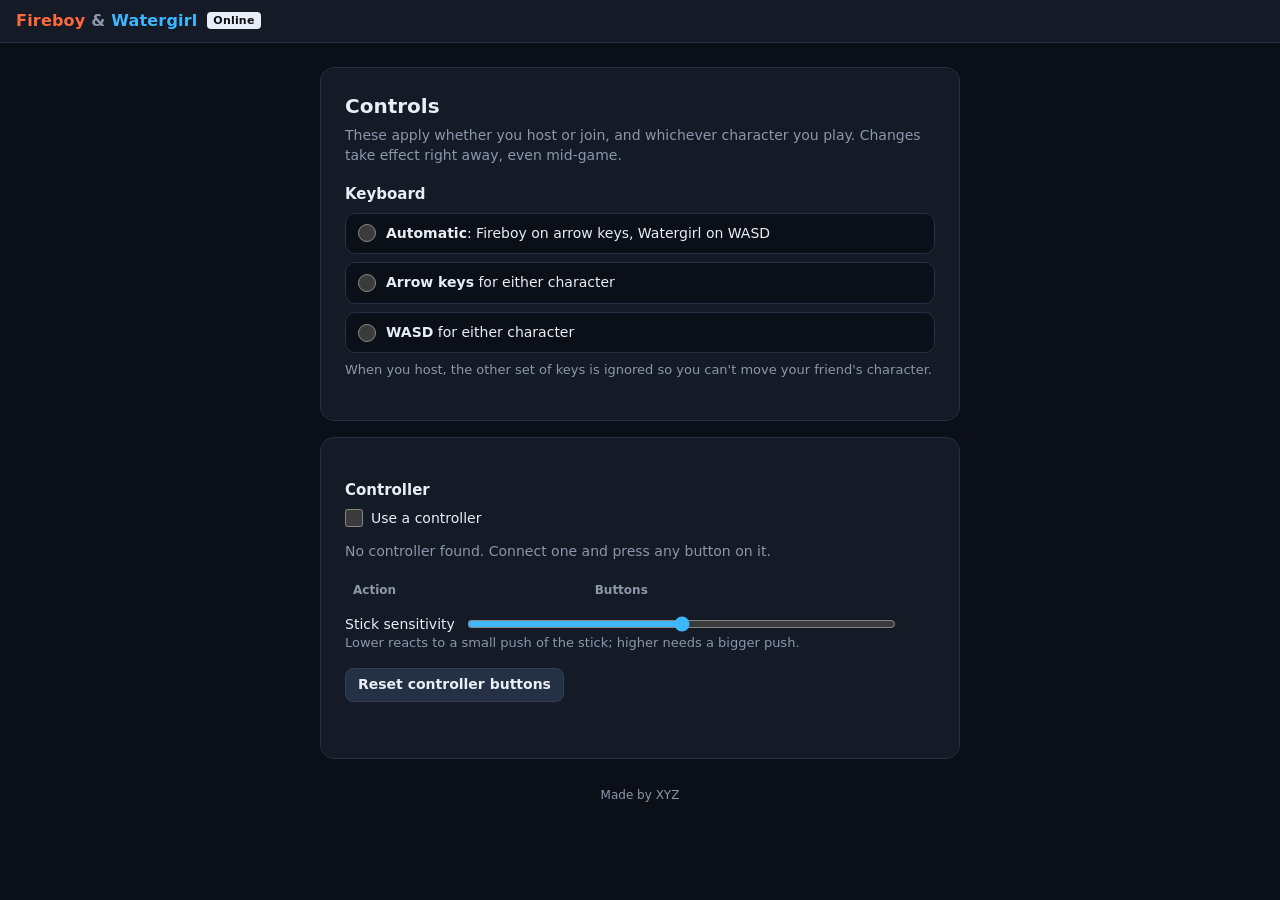
==== controls.html @ c7415686 "1.6.0: controls, controllers, auto-reconnect, invite links - Controls page: arrows or WASD for eithe" ====
<!doctype html>
<html lang="en">
<head>
  <meta charset="utf-8">
  <meta name="viewport" content="width=device-width, initial-scale=1">
  <title>Controls · Fireboy &amp; Watergirl Online</title>
  <link rel="icon" href="icons/icon32.png">
  <link rel="stylesheet" href="viewer.css">
  <link rel="stylesheet" href="saves.css">
  <link rel="stylesheet" href="controls.css">
</head>
<body>
  <header class="bar">
    <div class="brand"><span class="fire">Fireboy</span> <span class="amp">&amp;</span> <span class="water">Watergirl</span> <span class="tag">Online</span></div>
  </header>

  <main class="page">
    <section class="card wide">
      <h1>Controls</h1>
      <p class="muted">These apply whether you host or join, and whichever character you play.
        Changes take effect right away, even mid-game.</p>

      <h2>Keyboard</h2>
      <fieldset class="choices" id="keyboard">
        <legend class="sr">Movement keys</legend>
        <label><input type="radio" name="keyboard" value="auto"> <span><strong>Automatic</strong>: Fireboy on arrow keys, Watergirl on WASD</span></label>
        <label><input type="radio" name="keyboard" value="arrows"> <span><strong>Arrow keys</strong> for either character</span></label>
        <label><input type="radio" name="keyboard" value="wasd"> <span><strong>WASD</strong> for either character</span></label>
      </fieldset>
      <p class="muted small">When you host, the other set of keys is ignored so you can't move your friend's character.</p>
    </section>

    <section class="card wide">
      <h2>Controller</h2>
      <label class="check"><input type="checkbox" id="padEnabled"> <span>Use a controller</span></label>
      <p id="padStatus" class="muted" role="status">No controller found. Connect one and press any button on it.</p>

      <table class="bindings">
        <thead><tr><th scope="col">Action</th><th scope="col">Buttons</th><th scope="col"><span class="sr">Change</span></th></tr></thead>
        <tbody id="bindingRows"></tbody>
      </table>

      <label class="row slider">
        <span>Stick sensitivity</span>
        <input type="range" id="deadzone" min="0.2" max="0.8" step="0.05">
        <output id="deadzoneOut"></output>
      </label>
      <p class="muted small">Lower reacts to a small push of the stick; higher needs a bigger push.</p>

      <div class="buttons">
        <button type="button" id="resetBtn">Reset controller buttons</button>
      </div>
      <p id="msg" class="msg" role="status"></p>
    </section>

    <p class="credit">Made by XYZ</p>
  </main>

  <script src="shared.js"></script>
  <script src="controls.js"></script>
</body>
</html>
---- viewer.css ----
:root {
  --bg: #0b0f17;
  --panel: #141a26;
  --line: #243044;
  --text: #e8edf6;
  --muted: #8b97ab;
  --fire: #ff6a3d;
  --water: #3db7ff;
  --ok: #2ecc71;
  --warn: #f5b400;
  --bad: #ff5a5a;
  color-scheme: dark;
}

* { box-sizing: border-box; }
[hidden] { display: none !important; }

html, body { height: 100%; margin: 0; }

body {
  background: var(--bg);
  color: var(--text);
  font: 14px/1.4 system-ui, -apple-system, "Segoe UI", sans-serif;
  display: flex;
  flex-direction: column;
  overflow: hidden;
}

.bar {
  display: flex;
  align-items: center;
  gap: 16px;
  padding: 10px 16px;
  border-bottom: 1px solid var(--line);
  background: var(--panel);
  flex-wrap: wrap;
}

.brand { font-weight: 800; font-size: 16px; letter-spacing: .2px; white-space: nowrap; }
.fire { color: var(--fire); }
.water { color: var(--water); }
.amp { color: var(--muted); }
.tag {
  font-size: 11px; font-weight: 700; color: var(--bg); background: var(--text);
  padding: 2px 6px; border-radius: 4px; margin-left: 4px; vertical-align: 2px;
}

.info { display: flex; align-items: center; gap: 12px; flex: 1; min-width: 0; flex-wrap: wrap; }
.chip { font-weight: 700; padding: 3px 10px; border-radius: 999px; background: #222b3b; }
.chip.fireboy { background: color-mix(in srgb, var(--fire) 22%, transparent); color: var(--fire); }
.chip.watergirl { background: color-mix(in srgb, var(--water) 22%, transparent); color: var(--water); }
.hint { color: var(--muted); }
.stats { color: var(--muted); font-variant-numeric: tabular-nums; margin-left: auto; }

.actions { display: flex; gap: 8px; }

@media (max-width: 900px) {
  .bar { gap: 8px 12px; }
  .info { order: 3; flex-basis: 100%; }
  .actions { margin-left: auto; }
}

button {
  font: inherit; font-weight: 600; color: var(--text); background: #243044;
  border: 1px solid #2f3d55; border-radius: 8px; padding: 6px 12px; cursor: pointer;
}
button:hover { background: #2c3a52; }
button:focus-visible, input:focus-visible { outline: 2px solid var(--water); outline-offset: 2px; }
button.ghost { background: transparent; }

main {
  flex: 1;
  min-height: 0;
  display: grid;
  place-items: center;
  padding: 16px;
}

.card {
  width: min(420px, 100%);
  background: var(--panel);
  border: 1px solid var(--line);
  border-radius: 14px;
  padding: 24px;
}
.card h1 { font-size: 20px; margin: 0 0 6px; }
.card p { color: var(--muted); margin: 0 0 16px; }

form { display: flex; gap: 8px; }
input {
  flex: 1; min-width: 0; font: 700 22px/1 ui-monospace, "Cascadia Mono", Consolas, monospace;
  letter-spacing: 6px; text-transform: uppercase; text-align: center;
  color: var(--text); background: var(--bg); border: 1px solid var(--line); border-radius: 8px; padding: 10px;
}
form button { background: linear-gradient(90deg, var(--fire), var(--water)); border: 0; color: #0b0f17; padding: 0 20px; }
form button:disabled { opacity: .6; cursor: default; }

.msg { min-height: 1.4em; margin: 12px 0 0 !important; }
.msg.bad { color: var(--bad) !important; }
.card .credit { font-size: 12px; margin: 16px 0 0; text-align: center; }

.screen { position: relative; width: 100%; height: 100%; }
video {
  width: 100%; height: 100%; object-fit: contain; background: #000; display: block;
  border-radius: 8px; cursor: pointer;
}
.screen:fullscreen video { border-radius: 0; }
.screen.fit-stretch video { object-fit: fill; }
.screen.fit-zoom video { object-fit: cover; }

.overlay {
  position: absolute; inset: 0; display: grid; place-items: center; text-align: center;
  font-size: 18px; font-weight: 600; background: rgba(5, 8, 14, .78); border-radius: 8px; padding: 24px;
}
.overlay:empty { display: none; }
.overlay button { margin-top: 12px; }

.unmute {
  position: absolute; top: 12px; left: 50%; transform: translateX(-50%);
  background: rgba(15, 18, 28, .9);
}
---- saves.css ----
body { overflow: auto; }

.page {
  display: flex;
  flex-direction: column;
  align-items: center;
  gap: 16px;
  padding: 24px 16px;
}

.card.wide { width: min(640px, 100%); }
.card h2 { font-size: 15px; margin: 18px 0 6px; }
.card h1 + p { margin-bottom: 4px; }
.card p { color: var(--text); }
.card p.muted, .muted { color: var(--muted); }

.games { margin: 6px 0 14px; padding-left: 20px; }

.check { display: flex; gap: 8px; align-items: center; margin: 8px 0 14px; }

.buttons { display: flex; gap: 8px; flex-wrap: wrap; }

.history { margin: 8px 0 0; padding-left: 20px; }
.history li { margin-bottom: 8px; }
.history li button { margin-left: 8px; padding: 3px 10px; font-size: 13px; }
.history .what { color: var(--muted); }

.msg { min-height: 1.4em; }
.msg.ok { color: var(--ok) !important; }

.danger #deleteBtn { border-color: color-mix(in srgb, var(--bad) 55%, transparent); color: var(--bad); }

.credit { color: var(--muted); font-size: 12px; }

/* viewer.css styles every input like the big room-code box; undo that for checkboxes. */
.check input[type="checkbox"] {
  flex: none; width: 18px; height: 18px; padding: 0; margin: 0; border: 0; background: none;
  letter-spacing: normal; accent-color: var(--water);
}
---- controls.css ----
/* viewer.css styles every input like the big room-code box; undo that here. */
input[type="radio"], input[type="checkbox"], input[type="range"] {
  flex: none; width: auto; min-width: 0; padding: 0; margin: 0; border: 0; background: none;
  font: inherit; letter-spacing: normal; text-transform: none; text-align: left;
  accent-color: var(--water);
}
input[type="radio"], input[type="checkbox"] { width: 18px; height: 18px; }
.slider input[type="range"] { flex: 1; }

.sr { position: absolute; width: 1px; height: 1px; overflow: hidden; clip: rect(0 0 0 0); white-space: nowrap; }

.choices { border: 0; padding: 0; margin: 8px 0; display: grid; gap: 8px; }
.choices label {
  display: flex; gap: 10px; align-items: center; padding: 10px 12px; cursor: pointer;
  border: 1px solid var(--line); border-radius: 10px; background: var(--bg);
}
.choices label:has(input:checked) { border-color: var(--water); }

.small { font-size: 13px; }

.bindings { width: 100%; border-collapse: collapse; margin: 12px 0; }
.bindings th { text-align: left; font-size: 12px; color: var(--muted); font-weight: 600; padding: 4px 8px; }
.bindings td { padding: 8px; border-top: 1px solid var(--line); vertical-align: middle; }
.bindings tr.active td { background: color-mix(in srgb, var(--ok) 14%, transparent); }
.bindings td.action { font-weight: 700; white-space: nowrap; }
.bindings td.add { text-align: right; white-space: nowrap; }

.chip-b {
  display: inline-flex; align-items: center; gap: 4px; margin: 2px 4px 2px 0;
  padding: 2px 4px 2px 10px; border-radius: 999px; background: #222b3b; font-size: 13px;
}
.chip-b button { padding: 0 6px; border: 0; background: none; color: var(--muted); font-size: 15px; line-height: 1; }
.chip-b button:hover { color: var(--bad); }
.none { color: var(--muted); font-size: 13px; }
.waiting { color: var(--warn); font-size: 13px; }

.slider { display: flex; align-items: center; gap: 12px; margin-top: 12px; }
.slider input { flex: 1; }
.slider output { width: 3ch; text-align: right; font-variant-numeric: tabular-nums; }
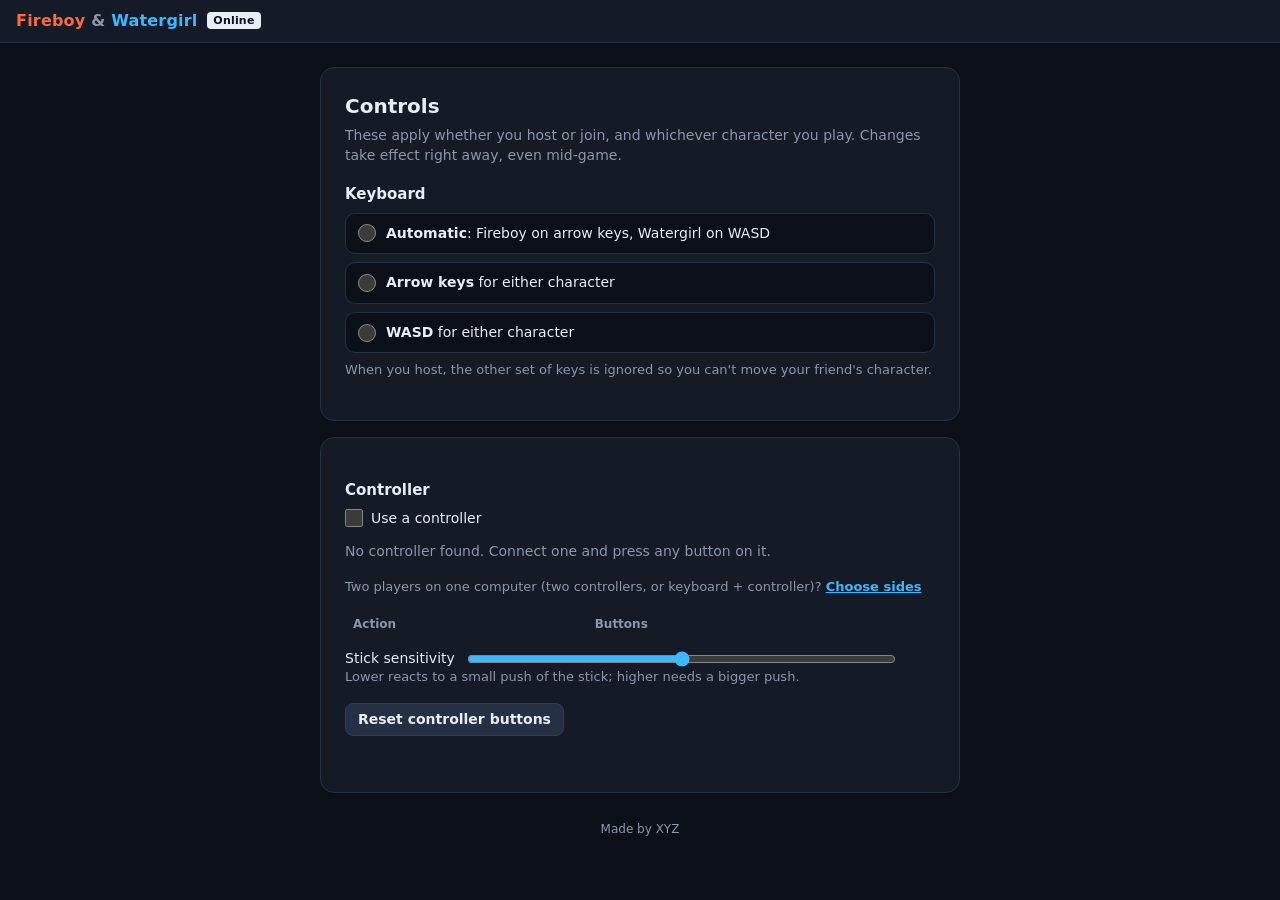
==== commit ab6c0260: "1.7.0: side selection, local play, room resume, signals, quality - Players screen (FIFA-style side s" ====
--- a/controls.html
+++ b/controls.html
@@ -34,6 +34,9 @@
       <h2>Controller</h2>
       <label class="check"><input type="checkbox" id="padEnabled"> <span>Use a controller</span></label>
       <p id="padStatus" class="muted" role="status">No controller found. Connect one and press any button on it.</p>
+      <ul id="padList" class="pad-list"></ul>
+      <p class="muted small">Two players on one computer (two controllers, or keyboard + controller)?
+        <button type="button" class="link" id="playersLink">Choose sides</button></p>
 
       <table class="bindings">
         <thead><tr><th scope="col">Action</th><th scope="col">Buttons</th><th scope="col"><span class="sr">Change</span></th></tr></thead>
--- a/viewer.css
+++ b/viewer.css
@@ -107,6 +107,7 @@
 .screen:fullscreen video { border-radius: 0; }
 .screen.fit-stretch video { object-fit: fill; }
 .screen.fit-zoom video { object-fit: cover; }
+.signal-layer { position: absolute; pointer-events: none; overflow: hidden; }
 
 .overlay {
   position: absolute; inset: 0; display: grid; place-items: center; text-align: center;
--- a/controls.css
+++ b/controls.css
@@ -34,6 +34,12 @@
 .none { color: var(--muted); font-size: 13px; }
 .waiting { color: var(--warn); font-size: 13px; }
 
+.pad-list { margin: 0 0 8px; padding-left: 20px; }
+.pad-list li { margin-bottom: 4px; }
+.pad-list .fire { color: var(--fire); font-weight: 700; }
+.pad-list .water { color: var(--water); font-weight: 700; }
+button.link { background: none; border: 0; padding: 0; color: var(--water); text-decoration: underline; font-weight: 600; cursor: pointer; font-size: inherit; }
+
 .slider { display: flex; align-items: center; gap: 12px; margin-top: 12px; }
 .slider input { flex: 1; }
 .slider output { width: 3ch; text-align: right; font-variant-numeric: tabular-nums; }
